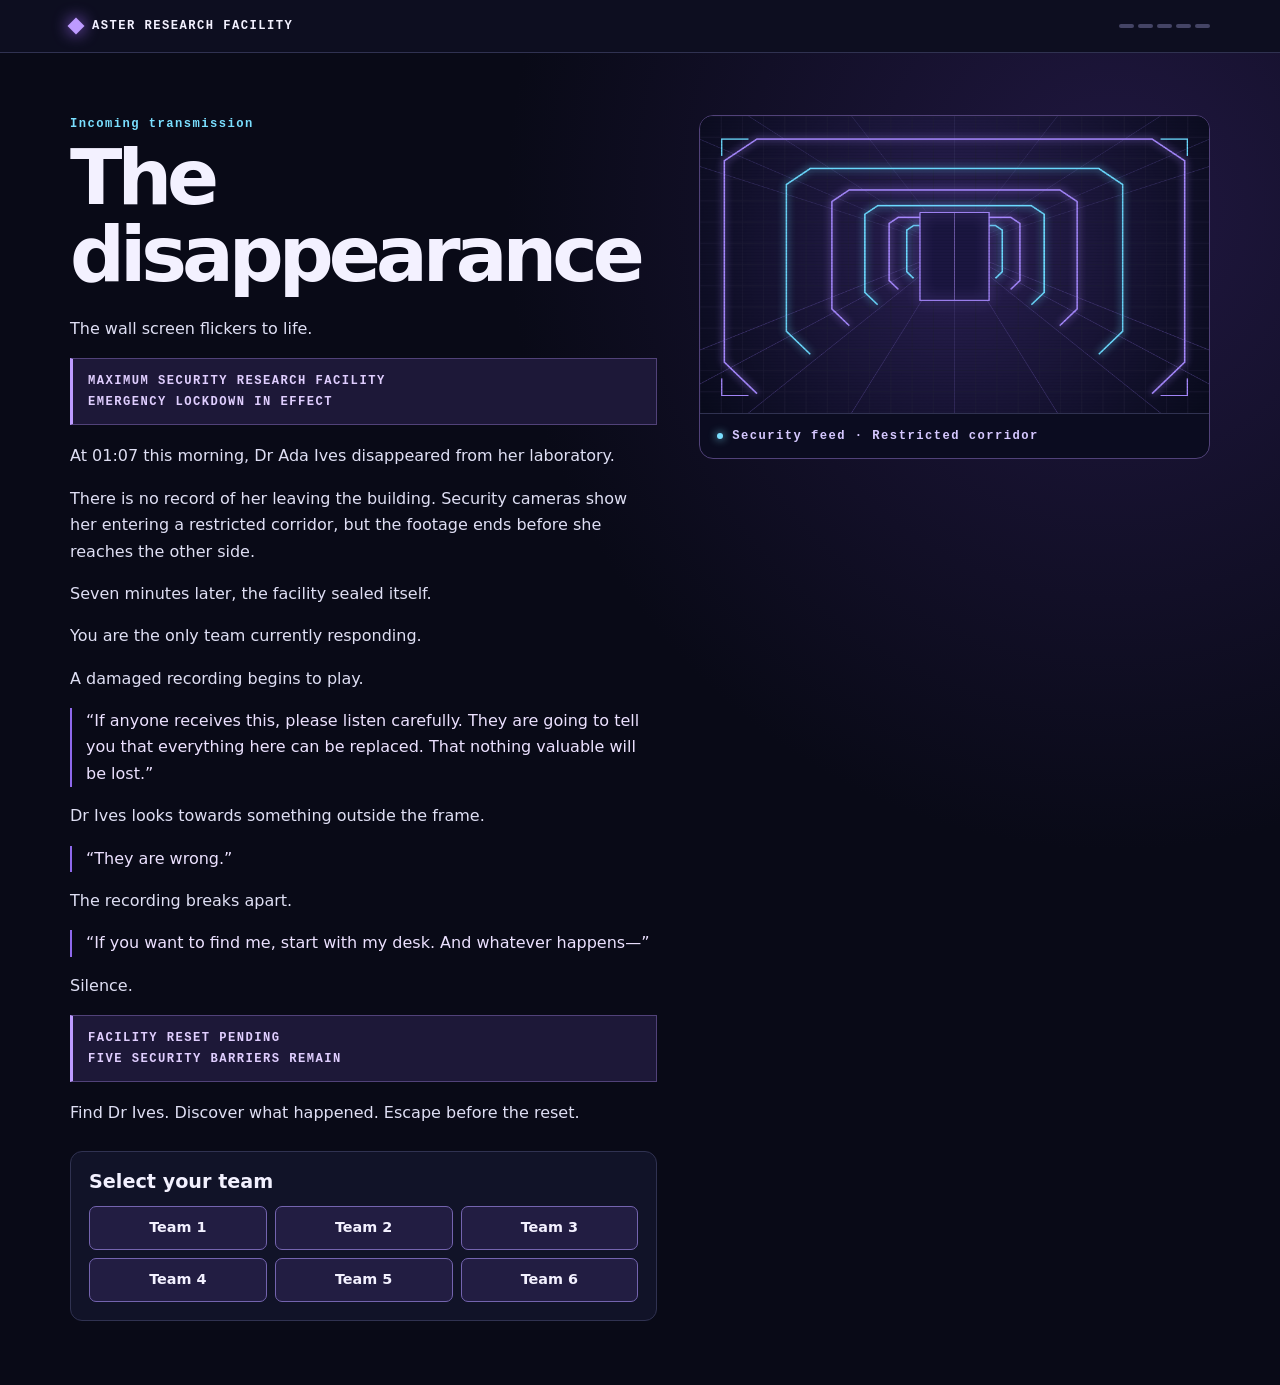
==== index.html @ a50cb02f "Add files via upload" ====
<!doctype html>
<html lang="en">
<head>
  <meta charset="utf-8">
  <meta name="viewport" content="width=device-width, initial-scale=1">
  <title>The disappearance · Aster Facility</title>
  <link rel="stylesheet" href="style.css">
  <script defer src="routes.js"></script>
  <script defer src="answers.js"></script>
  <script defer src="scenes.js"></script>
  <script defer src="game.js"></script>
</head>
<body data-screen="0">
  <header><div>
    <div class="brand"><i aria-hidden="true"></i> ASTER RESEARCH FACILITY</div>
    <div class="meta"><span id="team"></span><span class="progress" aria-hidden="true"><i class=""></i><i class=""></i><i class=""></i><i class=""></i><i class=""></i></span></div>
  </div></header>
  <main id="gate" hidden>
    <section class="action" aria-labelledby="gate-title">
      <h2 id="gate-title"></h2>
      <p id="gate-detail"></p>
      <a id="gate-link" class="button primary" hidden></a>
    </section>
  </main>
  <main class="layout" id="mission-content" hidden>
    <div class="mast"><a id="back" class="button back" hidden>← Back</a><p class="eyebrow">Incoming transmission</p><h1>The disappearance</h1></div>
    <figure class="visual"><canvas width="840" height="490" aria-hidden="true"></canvas><figcaption>Security feed · Restricted corridor</figcaption></figure>
    <article class="copy">
      
<div class="story">
<p>The wall screen flickers to life.</p>
<p class="status"><span>MAXIMUM SECURITY RESEARCH FACILITY</span><span>EMERGENCY LOCKDOWN IN EFFECT</span></p>
<p>At 01:07 this morning, Dr Ada Ives disappeared from her laboratory.</p>
<p>There is no record of her leaving the building. Security cameras show her entering a restricted corridor, but the footage ends before she reaches the other side.</p>
<p>Seven minutes later, the facility sealed itself.</p>
<p>You are the only team currently responding.</p>
<p>A damaged recording begins to play.</p>
<p class="quote">“If anyone receives this, please listen carefully. They are going to tell you that everything here can be replaced. That nothing valuable will be lost.”</p>
<p>Dr Ives looks towards something outside the frame.</p>
<p class="quote">“They are wrong.”</p>
<p>The recording breaks apart.</p>
<p class="quote">“If you want to find me, start with my desk. And whatever happens—”</p>
<p>Silence.</p>
<p class="status"><span>FACILITY RESET PENDING</span><span>FIVE SECURITY BARRIERS REMAIN</span></p>
<p>Find Dr Ives. Discover what happened. Escape before the reset.</p>
</div>
<section class="action" aria-labelledby="team-heading"><h2 id="team-heading">Select your team</h2><a id="resume" class="button primary" hidden></a><p id="restart-note" hidden>Selecting a team below starts a new mission.</p><div class="teams"><a class="button" data-team="1">Team 1</a><a class="button" data-team="2">Team 2</a><a class="button" data-team="3">Team 3</a><a class="button" data-team="4">Team 4</a><a class="button" data-team="5">Team 5</a><a class="button" data-team="6">Team 6</a></div></section>
    </article>
  </main>
  <noscript><main>Enable JavaScript to play the escape room.</main></noscript>
</body>
</html>
---- style.css ----
:root {
  color-scheme: dark;
  --background: #090a17;
  --panel: #111328;
  --line: #303251;
  --text: #f3f1ff;
  --muted: #b8bdd8;
  --violet: #bd9bff;
  --blue: #7adfff;
  --mono: ui-monospace, "Cascadia Code", Consolas, monospace;
}
* { box-sizing: border-box; }
[hidden] { display: none !important; }
body {
  margin: 0;
  min-width: 0;
  background: radial-gradient(ellipse at 87% 15%, #201740, transparent 38rem), var(--background);
  color: var(--text);
  font: 1rem/1.65 system-ui, sans-serif;
}
header { border-bottom: 1px solid var(--line); background: #0d0e20; }
header > div, main { width: min(1140px, calc(100% - 48px)); margin-inline: auto; }
header > div { display: flex; flex-wrap: wrap; align-items: center; justify-content: space-between; gap: 8px 24px; padding: 17px 0; }
.brand, .meta, .status, .eyebrow, figcaption, label { font: 700 .76rem/1.5 var(--mono); letter-spacing: .12em; }
.brand { display: flex; align-items: center; gap: 10px; }
.brand i { width: 12px; height: 12px; transform: rotate(45deg); background: var(--violet); box-shadow: 0 0 16px #a26cff; }
.meta { color: var(--muted); display: flex; gap: 16px; align-items: center; }
.progress { display: inline-flex; gap: 4px; }
.progress i { width: 15px; height: 4px; background: #444465; border-radius: 5px; }
.progress .done { background: var(--blue); }
.progress .current { background: var(--violet); }
main { padding: clamp(28px, 5vw, 62px) 0 64px; }
.layout { display: grid; grid-template-columns: minmax(0, 1.15fr) minmax(0, 1fr); gap: 22px 42px; align-items: start; }
.mast { grid-column: 1; grid-row: 1; }
.copy { grid-column: 1; grid-row: 2; min-width: 0; }
.eyebrow { color: var(--blue); margin: 0 0 7px; }
h1 { margin: 0; max-width: 12ch; font-size: clamp(2.6rem, 6vw, 5.25rem); font-weight: 780; letter-spacing: -.065em; line-height: 1; text-wrap: balance; }
h2 { line-height: 1.2; }
p { margin: 0 0 1em; }
p:last-child { margin-bottom: 0; }
.story { max-width: 65ch; color: #dfdff4; }
.quote { border-left: 2px solid #8f69ec; margin: 0 0 1em; padding-left: 14px; color: #ece1ff; }
.static { font: .8rem var(--mono); color: var(--muted); letter-spacing: .16em; }
.status { display: grid; gap: .2em; padding: 13px 15px; margin: 0 0 18px; border: 1px solid #514279; border-left: 3px solid var(--violet); background: #1d1838; color: #e0ceff; overflow-wrap: anywhere; }
.unlock { color: var(--blue); border-color: #376785; background: #11263a; }
.visual { grid-column: 2; grid-row: 1 / span 2; margin: 0; position: sticky; top: 20px; border: 1px solid #514279; border-radius: 14px; overflow: hidden; background: #0b0c20; }
canvas { width: 100%; height: auto; display: block; }
figcaption { border-top: 1px solid var(--line); padding: 13px 17px; color: #d6c8ff; display: flex; align-items: center; gap: 9px; }
figcaption::before { content: ""; width: 6px; height: 6px; border-radius: 50%; background: var(--blue); box-shadow: 0 0 9px var(--blue); flex: none; }
.action { margin-top: 25px; padding: 18px; border: 1px solid var(--line); border-radius: 12px; background: #111328; }
.action h2 { margin: 0 0 12px; font-size: 1.2rem; }
label { display: block; margin-bottom: 8px; color: var(--muted); }
.entry { display: flex; flex-wrap: wrap; gap: 8px; }
input, textarea { font: inherit; font-family: var(--mono); padding: 10px 13px; color: var(--text); border: 1px solid #60618b; border-radius: 7px; background: #0a0b18; }
input { flex: 1 1 155px; min-width: 0; }
textarea { width: 100%; resize: vertical; display: block; margin-bottom: 10px; }
button, .button { display: inline-flex; align-items: center; justify-content: center; min-height: 44px; padding: 9px 15px; border: 1px solid #7464af; border-radius: 7px; background: #221d42; color: var(--text); font: 700 .9rem/1.35 system-ui, sans-serif; text-decoration: none; cursor: pointer; }
button:hover, .button:hover { background: #382c63; border-color: var(--violet); }
.primary { background: #c7aaff; color: #160c2a; border-color: #d5bcff; }
.primary:hover { background: #ddccff; }
:focus-visible { outline: 3px solid var(--blue); outline-offset: 4px; }
.teams { display: grid; grid-template-columns: repeat(3, minmax(0, 1fr)); gap: 8px; }
.choices { display: grid; grid-template-columns: repeat(2, minmax(0, 1fr)); gap: 10px; }
.choices .button { display: block; padding: 14px; }
.choices small { display: block; margin-top: 6px; font-weight: 500; color: #e0d7f6; }
.feedback { color: #ffb5db; font-size: .9rem; margin-top: 8px; }
.feedback:empty { display: none; }
.reveal { margin-top: 27px; padding-top: 23px; border-top: 1px solid var(--line); animation: arrive .4s ease-out both; }
.reveal > .button { margin-top: 19px; }
@keyframes arrive { from { opacity: .3; transform: translateY(8px); } }
@media (max-width: 740px) {
  header > div, main { width: calc(100% - 32px); }
  .layout { grid-template-columns: minmax(0, 1fr); gap: 20px; }
  .visual { position: relative; top: auto; grid-column: 1; grid-row: 2; }
  canvas { aspect-ratio: 1.85; object-fit: cover; }
  .copy { grid-row: 3; }
}
@media (max-width: 380px) { .choices { grid-template-columns: 1fr; } .meta { gap: 8px; } }
@media (prefers-reduced-motion: reduce) { *, *::before, *::after { animation: none !important; scroll-behavior: auto !important; } }
.back { margin-bottom: 18px; }
#resume { margin-bottom: 12px; }
#restart-note { margin-bottom: 12px; }
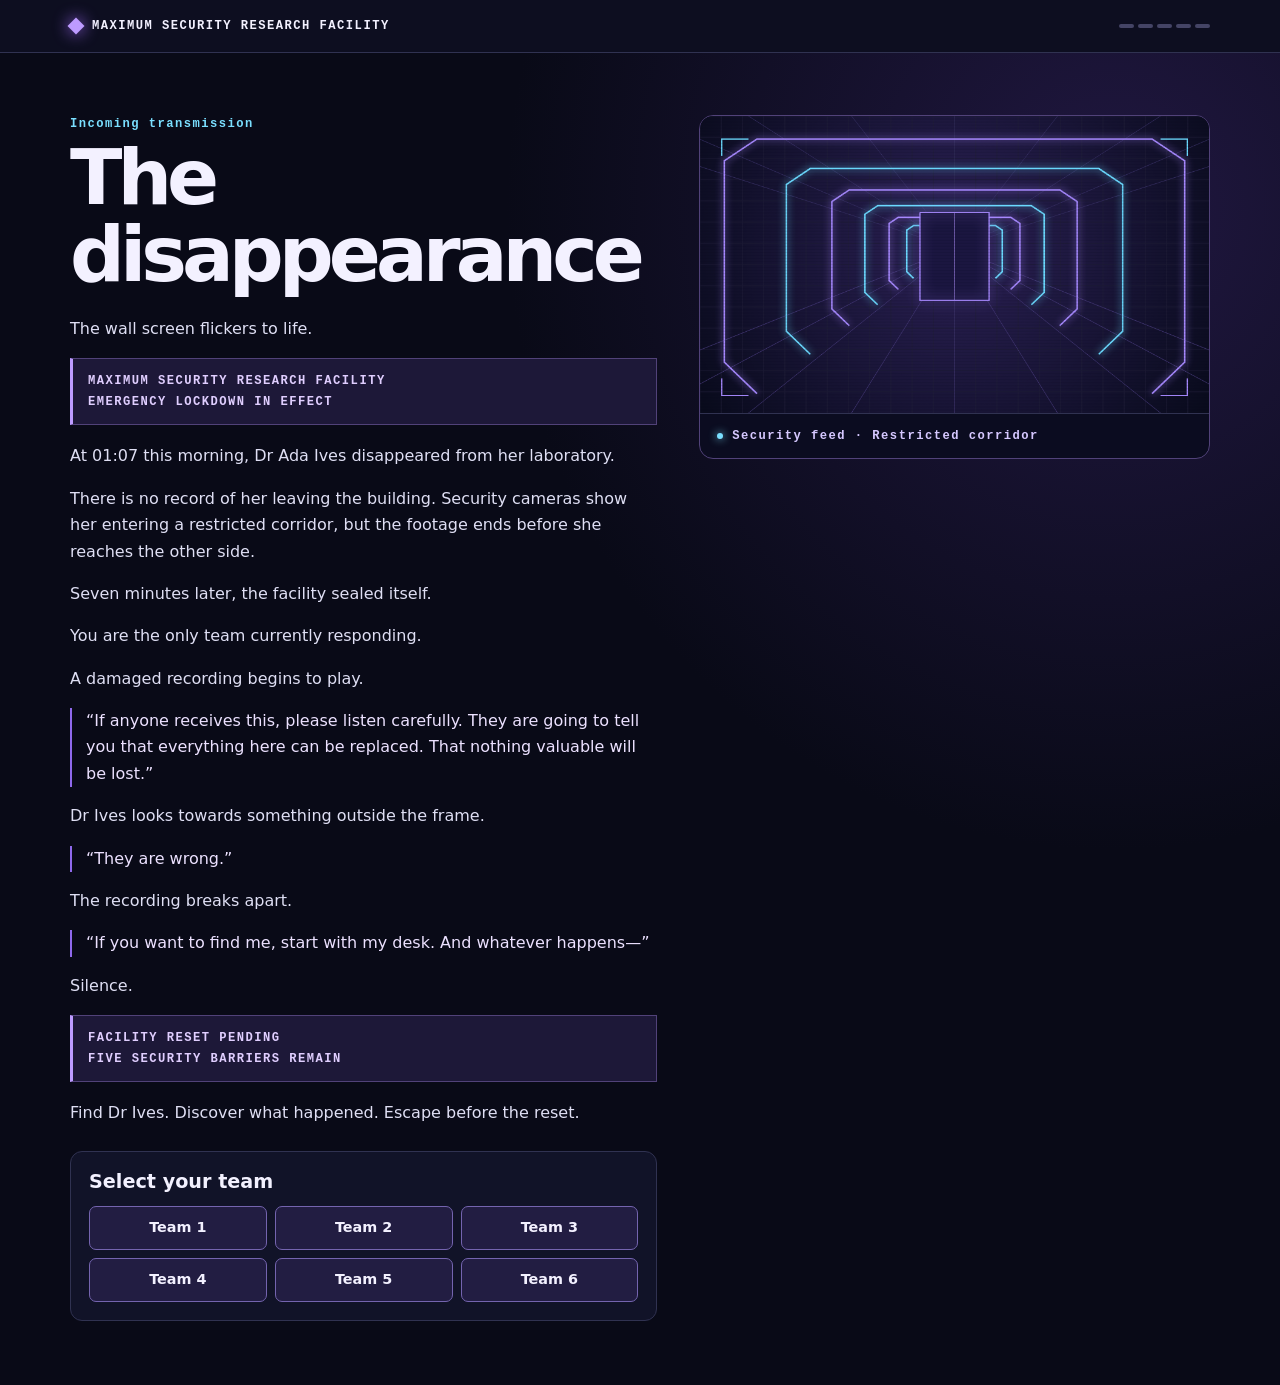
==== commit 47f5b364: "Update index.html" ====
--- a/index.html
+++ b/index.html
@@ -8,11 +8,11 @@
   <script defer src="routes.js"></script>
   <script defer src="answers.js"></script>
   <script defer src="scenes.js"></script>
-  <script defer src="game.js"></script>
+  <script defer src="game.js?v=20261121"></script>
 </head>
 <body data-screen="0">
   <header><div>
-    <div class="brand"><i aria-hidden="true"></i> ASTER RESEARCH FACILITY</div>
+    <div class="brand"><i aria-hidden="true"></i> MAXIMUM SECURITY RESEARCH FACILITY</div>
     <div class="meta"><span id="team"></span><span class="progress" aria-hidden="true"><i class=""></i><i class=""></i><i class=""></i><i class=""></i><i class=""></i></span></div>
   </div></header>
   <main id="gate" hidden>
@@ -44,7 +44,14 @@
 <p class="status"><span>FACILITY RESET PENDING</span><span>FIVE SECURITY BARRIERS REMAIN</span></p>
 <p>Find Dr Ives. Discover what happened. Escape before the reset.</p>
 </div>
-<section class="action" aria-labelledby="team-heading"><h2 id="team-heading">Select your team</h2><a id="resume" class="button primary" hidden></a><p id="restart-note" hidden>Selecting a team below starts a new mission.</p><div class="teams"><a class="button" data-team="1">Team 1</a><a class="button" data-team="2">Team 2</a><a class="button" data-team="3">Team 3</a><a class="button" data-team="4">Team 4</a><a class="button" data-team="5">Team 5</a><a class="button" data-team="6">Team 6</a></div></section>
+<section class="action" aria-labelledby="team-heading"><h2 id="team-heading">Select your team</h2><a id="resume" class="button primary" hidden></a><p id="restart-note" hidden>Selecting a team below starts a new mission.</p><div class="teams"><a class="button" data-team="1">Team 1</a><a class="button" data-team="2">Team 2</a><a class="button" data-team="3">Team 3</a><a class="button" data-team="4">Team 4</a><a class="button" data-team="5">Team 5</a><a class="button" data-team="6">Team 6</a></div>
+<dialog id="restart-dialog" aria-labelledby="restart-question">
+  <p id="restart-question"></p>
+  <form method="dialog" class="entry">
+    <button autofocus>Keep progress</button>
+    <button type="button" id="restart-confirm" class="primary">Start new mission</button>
+  </form>
+</dialog></section>
     </article>
   </main>
   <noscript><main>Enable JavaScript to play the escape room.</main></noscript>
--- a/style.css
+++ b/style.css
@@ -80,3 +80,12 @@
 .back { margin-bottom: 18px; }
 #resume { margin-bottom: 12px; }
 #restart-note { margin-bottom: 12px; }
+dialog {
+  max-width: min(29rem, calc(100% - 32px));
+  color: var(--text);
+  background: var(--panel);
+  border: 1px solid var(--violet);
+  border-radius: 12px;
+  padding: 20px;
+}
+dialog::backdrop { background: #08091acc; }
